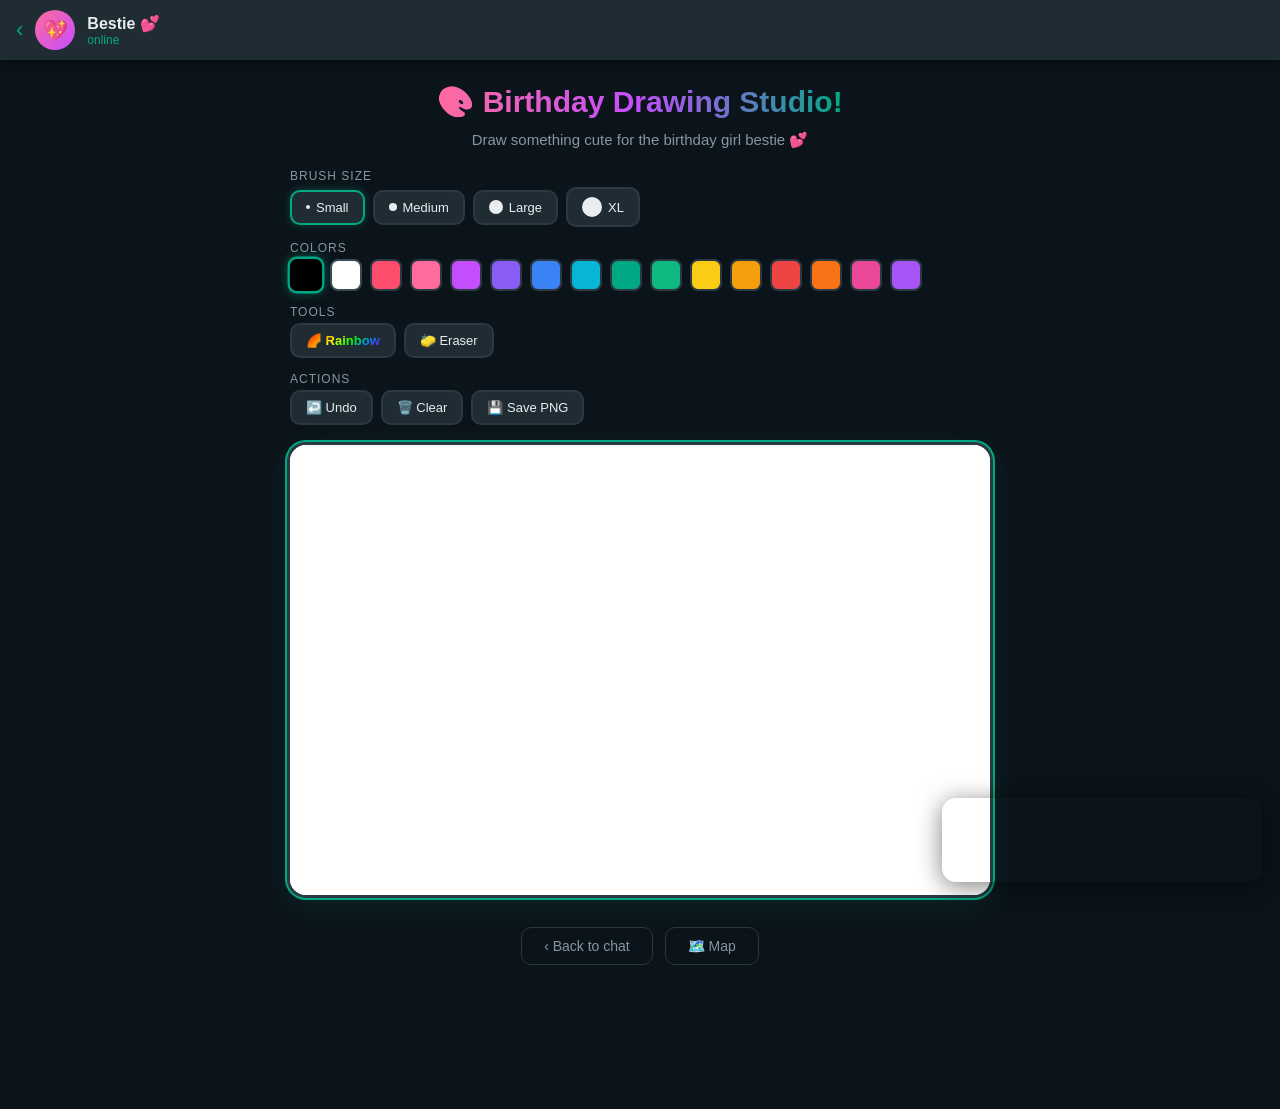
==== drawing.html @ d625c0fd "Add drawing studio & personalize site for Athena Add a new drawing studio page (drawing.html) with a" ====
<!DOCTYPE html>
<html lang="en">
<head>
  <meta charset="UTF-8" />
  <meta name="viewport" content="width=device-width, initial-scale=1.0" />
  <title>🎨 Drawing Studio — Athena's Birthday</title>
  <style>
    *, *::before, *::after { box-sizing: border-box; margin: 0; padding: 0; }

    body {
      font-family: 'Segoe UI', Tahoma, Geneva, Verdana, sans-serif;
      background: #0b141a;
      color: #e9edef;
      min-height: 100vh;
      display: flex;
      flex-direction: column;
      align-items: center;
      padding-top: 60px;
      padding-bottom: 120px;
      overflow-x: hidden;
    }

    /* ── WA Header ───────────────────────────────────── */
    .wa-header {
      position: fixed; top: 0; left: 0; right: 0; z-index: 100;
      display: flex; align-items: center; gap: 12px;
      background: #1f2c34; padding: 10px 16px;
      box-shadow: 0 2px 8px rgba(0,0,0,.45);
    }
    .wa-header .back { font-size: 22px; color: #00a884; text-decoration: none; }
    .wa-header .avatar {
      width: 40px; height: 40px; border-radius: 50%;
      background: linear-gradient(135deg, #ff6b9d, #c44dff);
      display: flex; align-items: center; justify-content: center;
      font-size: 20px; flex-shrink: 0;
    }
    .wa-header .info { display: flex; flex-direction: column; }
    .wa-header .info .name { font-size: 16px; font-weight: 600; color: #e9edef; }
    .wa-header .info .status { font-size: 12px; color: #00a884; }

    /* ── Page Content ────────────────────────────────── */
    .page-wrap {
      width: 100%; max-width: 760px;
      padding: 24px 16px;
      display: flex; flex-direction: column; align-items: center; gap: 20px;
    }

    h1 {
      font-size: clamp(22px, 5vw, 30px);
      text-align: center;
      background: linear-gradient(90deg, #ff6b9d, #c44dff, #00a884);
      -webkit-background-clip: text; -webkit-text-fill-color: transparent;
      background-clip: text;
    }
    .subtitle {
      text-align: center; font-size: 15px; color: #8696a0;
      margin-top: -8px;
    }

    /* ── Canvas ───────────────────────────────────────── */
    .canvas-wrap {
      width: 100%; max-width: 700px;
      border-radius: 16px;
      box-shadow: 0 0 0 3px #2a3942, 0 0 0 5px #00a884, 0 8px 32px rgba(0,168,132,.15);
      overflow: hidden;
      position: relative;
      background: #fff;
      touch-action: none;
    }
    canvas {
      display: block; width: 100%; height: auto;
      cursor: crosshair;
    }

    /* ── Toolbar ──────────────────────────────────────── */
    .toolbar {
      width: 100%; max-width: 700px;
      display: flex; flex-direction: column; gap: 14px;
    }
    .tool-row {
      display: flex; flex-wrap: wrap; align-items: center; gap: 8px;
    }
    .tool-row-label {
      font-size: 12px; text-transform: uppercase; letter-spacing: 1px;
      color: #8696a0; width: 100%; margin-bottom: -4px;
    }

    .tool-btn {
      background: #1f2c34; border: 2px solid #2a3942;
      color: #e9edef; padding: 8px 14px; border-radius: 10px;
      font-size: 13px; font-family: inherit; cursor: pointer;
      transition: all .2s ease; user-select: none;
      display: flex; align-items: center; gap: 6px;
    }
    .tool-btn:hover { border-color: #3a4a54; background: #263640; transform: translateY(-1px); }
    .tool-btn.active { border-color: #00a884; box-shadow: 0 0 8px rgba(0,168,132,.35); }

    /* Brush preview dot inside size buttons */
    .brush-dot {
      display: inline-block; border-radius: 50%; background: #e9edef;
      flex-shrink: 0;
    }

    /* Color swatches */
    .color-swatch {
      width: 32px; height: 32px; border-radius: 8px;
      border: 2px solid #2a3942; cursor: pointer;
      transition: all .2s ease; flex-shrink: 0;
    }
    .color-swatch:hover { transform: scale(1.15); }
    .color-swatch.active {
      border-color: #00a884;
      box-shadow: 0 0 8px rgba(0,168,132,.5);
      transform: scale(1.15);
    }

    /* Rainbow toggle */
    .rainbow-btn {
      background: linear-gradient(135deg, #ff0000, #ff8800, #ffff00, #00ff00, #0088ff, #8800ff);
      -webkit-background-clip: text; -webkit-text-fill-color: transparent;
      background-clip: text;
      font-weight: 700;
    }
    .tool-btn.rainbow-active {
      border-color: #00a884;
      box-shadow: 0 0 12px rgba(0,168,132,.4), 0 0 20px rgba(200,80,200,.2);
      background: linear-gradient(135deg, #1f2c34, #2a1a30);
    }

    /* Action row */
    .action-row { display: flex; flex-wrap: wrap; gap: 8px; }

    /* ── Bottom Buttons ──────────────────────────────── */
    .bottom-btns {
      display: flex; gap: 12px; flex-wrap: wrap; justify-content: center;
      margin-top: 12px;
    }
    .ghost-btn {
      display: inline-flex; align-items: center; gap: 6px;
      padding: 10px 22px; border-radius: 10px;
      font-family: inherit; font-size: 14px; cursor: pointer;
      text-decoration: none; transition: all .25s ease;
      background: transparent; border: 1.5px solid #2a3942; color: #8696a0;
    }
    .ghost-btn:hover { border-color: #00a884; color: #00a884; transform: translateY(-1px); }

    /* ── Spotify Float ───────────────────────────────── */
    #spotify-float {
      position: fixed; bottom: 18px; right: 18px; z-index: 90;
      width: 320px; border-radius: 14px; overflow: hidden;
      box-shadow: 0 4px 24px rgba(0,0,0,.5);
      animation: spotify-ombre 6s ease-in-out infinite alternate;
    }
    #spotify-float iframe {
      width: 100%; height: 80px; border: none;
    }
    @keyframes spotify-ombre {
      0%   { box-shadow: 0 0 18px 2px #1db954, 0 4px 24px rgba(0,0,0,.5); }
      33%  { box-shadow: 0 0 18px 2px #c44dff, 0 4px 24px rgba(0,0,0,.5); }
      66%  { box-shadow: 0 0 18px 2px #ff6b9d, 0 4px 24px rgba(0,0,0,.5); }
      100% { box-shadow: 0 0 18px 2px #1db954, 0 4px 24px rgba(0,0,0,.5); }
    }

    /* ── Responsive ──────────────────────────────────── */
    @media (max-width: 480px) {
      .tool-btn { padding: 7px 10px; font-size: 12px; }
      .color-swatch { width: 28px; height: 28px; }
      #spotify-float { width: 260px; right: 10px; bottom: 10px; }
    }
  </style>
</head>
<body>

  <!-- WA Header -->
  <div class="wa-header">
    <a class="back" href="index.html">‹</a>
    <div class="avatar">💖</div>
    <div class="info">
      <span class="name">Bestie 💕</span>
      <span class="status">online</span>
    </div>
  </div>

  <div class="page-wrap">
    <h1>🎨 Birthday Drawing Studio!</h1>
    <p class="subtitle">Draw something cute for the birthday girl bestie 💕</p>

    <!-- Toolbar -->
    <div class="toolbar">

      <!-- Brush Sizes -->
      <div class="tool-row">
        <span class="tool-row-label">Brush Size</span>
        <button class="tool-btn active" data-size="2" onclick="setBrush(2, this)">
          <span class="brush-dot" style="width:4px;height:4px"></span> Small
        </button>
        <button class="tool-btn" data-size="5" onclick="setBrush(5, this)">
          <span class="brush-dot" style="width:8px;height:8px"></span> Medium
        </button>
        <button class="tool-btn" data-size="10" onclick="setBrush(10, this)">
          <span class="brush-dot" style="width:14px;height:14px"></span> Large
        </button>
        <button class="tool-btn" data-size="20" onclick="setBrush(20, this)">
          <span class="brush-dot" style="width:20px;height:20px"></span> XL
        </button>
      </div>

      <!-- Colors -->
      <div class="tool-row" id="color-row">
        <span class="tool-row-label">Colors</span>
        <!-- generated by JS -->
      </div>

      <!-- Tools -->
      <div class="tool-row">
        <span class="tool-row-label">Tools</span>
        <button class="tool-btn" id="rainbow-btn" onclick="toggleRainbow()">
          <span class="rainbow-btn">🌈 Rainbow</span>
        </button>
        <button class="tool-btn" id="eraser-btn" onclick="toggleEraser()">
          🧽 Eraser
        </button>
      </div>

      <!-- Actions -->
      <div class="tool-row action-row">
        <span class="tool-row-label">Actions</span>
        <button class="tool-btn" onclick="undo()">↩️ Undo</button>
        <button class="tool-btn" onclick="clearCanvas()">🗑️ Clear</button>
        <button class="tool-btn" onclick="saveCanvas()">💾 Save PNG</button>
      </div>
    </div>

    <!-- Canvas -->
    <div class="canvas-wrap">
      <canvas id="draw-canvas" width="1400" height="900"></canvas>
    </div>

    <!-- Bottom Buttons -->
    <div class="bottom-btns">
      <a class="ghost-btn" href="index.html">‹ Back to chat</a>
      <a class="ghost-btn" href="map.html">🗺️ Map</a>
    </div>
  </div>

  <!-- Spotify Mini-Player -->
  <div id="spotify-float">
    <iframe
      src="https://open.spotify.com/embed/playlist/37i9dQZF1EJL0nCr2gacn4?utm_source=generator&autoplay=1"
      allow="autoplay; clipboard-write; encrypted-media; fullscreen; picture-in-picture"
      allowfullscreen
      title="Birthday playlist">
    </iframe>
  </div>

  <script>
    /* ── State ──────────────────────────────────────── */
    const canvas  = document.getElementById('draw-canvas');
    const ctx     = canvas.getContext('2d');
    let drawing   = false;
    let brushSize = 2;
    let brushColor = '#000000';
    let rainbowOn  = false;
    let eraserOn   = false;
    let hue        = 0;
    let lastX, lastY;

    const undoStack = [];
    const MAX_UNDO  = 20;

    /* ── Colors ────────────────────────────────────── */
    const COLORS = [
      '#000000', '#ffffff', '#ff4d6d', '#ff6b9d', '#c44dff',
      '#8b5cf6', '#3b82f6', '#06b6d4', '#00a884', '#10b981',
      '#facc15', '#f59e0b', '#ef4444', '#f97316', '#ec4899',
      '#a855f7',
    ];

    const colorRow = document.getElementById('color-row');
    COLORS.forEach((c, i) => {
      const el = document.createElement('div');
      el.className = 'color-swatch' + (i === 0 ? ' active' : '');
      el.style.background = c;
      if (c === '#ffffff') el.style.border = '2px solid #3a4a54';
      el.addEventListener('click', () => setColor(c, el));
      colorRow.appendChild(el);
    });

    /* ── Init canvas ───────────────────────────────── */
    ctx.fillStyle = '#ffffff';
    ctx.fillRect(0, 0, canvas.width, canvas.height);
    saveState(); // initial blank state

    /* ── Helpers ────────────────────────────────────── */
    function saveState() {
      if (undoStack.length >= MAX_UNDO) undoStack.shift();
      undoStack.push(canvas.toDataURL());
    }

    function undo() {
      if (undoStack.length <= 1) return; // keep at least initial
      undoStack.pop(); // discard current
      const img = new Image();
      img.onload = () => { ctx.clearRect(0, 0, canvas.width, canvas.height); ctx.drawImage(img, 0, 0); };
      img.src = undoStack[undoStack.length - 1];
    }

    function clearCanvas() {
      ctx.fillStyle = '#ffffff';
      ctx.fillRect(0, 0, canvas.width, canvas.height);
      saveState();
    }

    function saveCanvas() {
      const a = document.createElement('a');
      a.download = 'athena-birthday-drawing.png';
      a.href = canvas.toDataURL('image/png');
      a.click();
    }

    function setBrush(size, el) {
      brushSize = size;
      document.querySelectorAll('[data-size]').forEach(b => b.classList.remove('active'));
      el.classList.add('active');
      if (eraserOn) toggleEraser();
    }

    function setColor(c, el) {
      brushColor = c;
      document.querySelectorAll('.color-swatch').forEach(s => s.classList.remove('active'));
      el.classList.add('active');
      if (eraserOn) toggleEraser();
      if (rainbowOn) toggleRainbow();
    }

    function toggleRainbow() {
      rainbowOn = !rainbowOn;
      document.getElementById('rainbow-btn').classList.toggle('rainbow-active', rainbowOn);
      if (rainbowOn && eraserOn) toggleEraser();
    }

    function toggleEraser() {
      eraserOn = !eraserOn;
      document.getElementById('eraser-btn').classList.toggle('active', eraserOn);
      canvas.style.cursor = eraserOn ? 'cell' : 'crosshair';
      if (eraserOn && rainbowOn) toggleRainbow();
    }

    /* ── Coordinate helpers (handle CSS scaling) ──── */
    function getPos(e) {
      const rect = canvas.getBoundingClientRect();
      const scaleX = canvas.width  / rect.width;
      const scaleY = canvas.height / rect.height;
      let clientX, clientY;
      if (e.touches) {
        clientX = e.touches[0].clientX;
        clientY = e.touches[0].clientY;
      } else {
        clientX = e.clientX;
        clientY = e.clientY;
      }
      return {
        x: (clientX - rect.left) * scaleX,
        y: (clientY - rect.top)  * scaleY,
      };
    }

    /* ── Drawing ───────────────────────────────────── */
    function startDraw(e) {
      e.preventDefault();
      drawing = true;
      const p = getPos(e);
      lastX = p.x;
      lastY = p.y;

      // Draw a dot for single clicks
      ctx.beginPath();
      ctx.arc(lastX, lastY, (eraserOn ? brushSize * 2 : brushSize) / 2, 0, Math.PI * 2);
      ctx.fillStyle = eraserOn ? '#ffffff' : (rainbowOn ? `hsl(${hue}, 100%, 50%)` : brushColor);
      ctx.fill();
    }

    function draw(e) {
      if (!drawing) return;
      e.preventDefault();
      const p = getPos(e);

      ctx.beginPath();
      ctx.moveTo(lastX, lastY);
      ctx.lineTo(p.x, p.y);
      ctx.lineWidth = eraserOn ? brushSize * 2 : brushSize;
      ctx.lineCap = 'round';
      ctx.lineJoin = 'round';

      if (eraserOn) {
        ctx.strokeStyle = '#ffffff';
      } else if (rainbowOn) {
        ctx.strokeStyle = `hsl(${hue}, 100%, 50%)`;
        hue = (hue + 2) % 360;
      } else {
        ctx.strokeStyle = brushColor;
      }

      ctx.stroke();
      lastX = p.x;
      lastY = p.y;
    }

    function endDraw(e) {
      if (!drawing) return;
      drawing = false;
      saveState();
    }

    /* Mouse events */
    canvas.addEventListener('mousedown',  startDraw);
    canvas.addEventListener('mousemove',  draw);
    canvas.addEventListener('mouseup',    endDraw);
    canvas.addEventListener('mouseleave', endDraw);

    /* Touch events */
    canvas.addEventListener('touchstart', startDraw, { passive: false });
    canvas.addEventListener('touchmove',  draw,      { passive: false });
    canvas.addEventListener('touchend',   endDraw);
    canvas.addEventListener('touchcancel', endDraw);

    /* Prevent scrolling while drawing on mobile */
    document.body.addEventListener('touchmove', e => {
      if (drawing) e.preventDefault();
    }, { passive: false });
  </script>
</body>
</html>
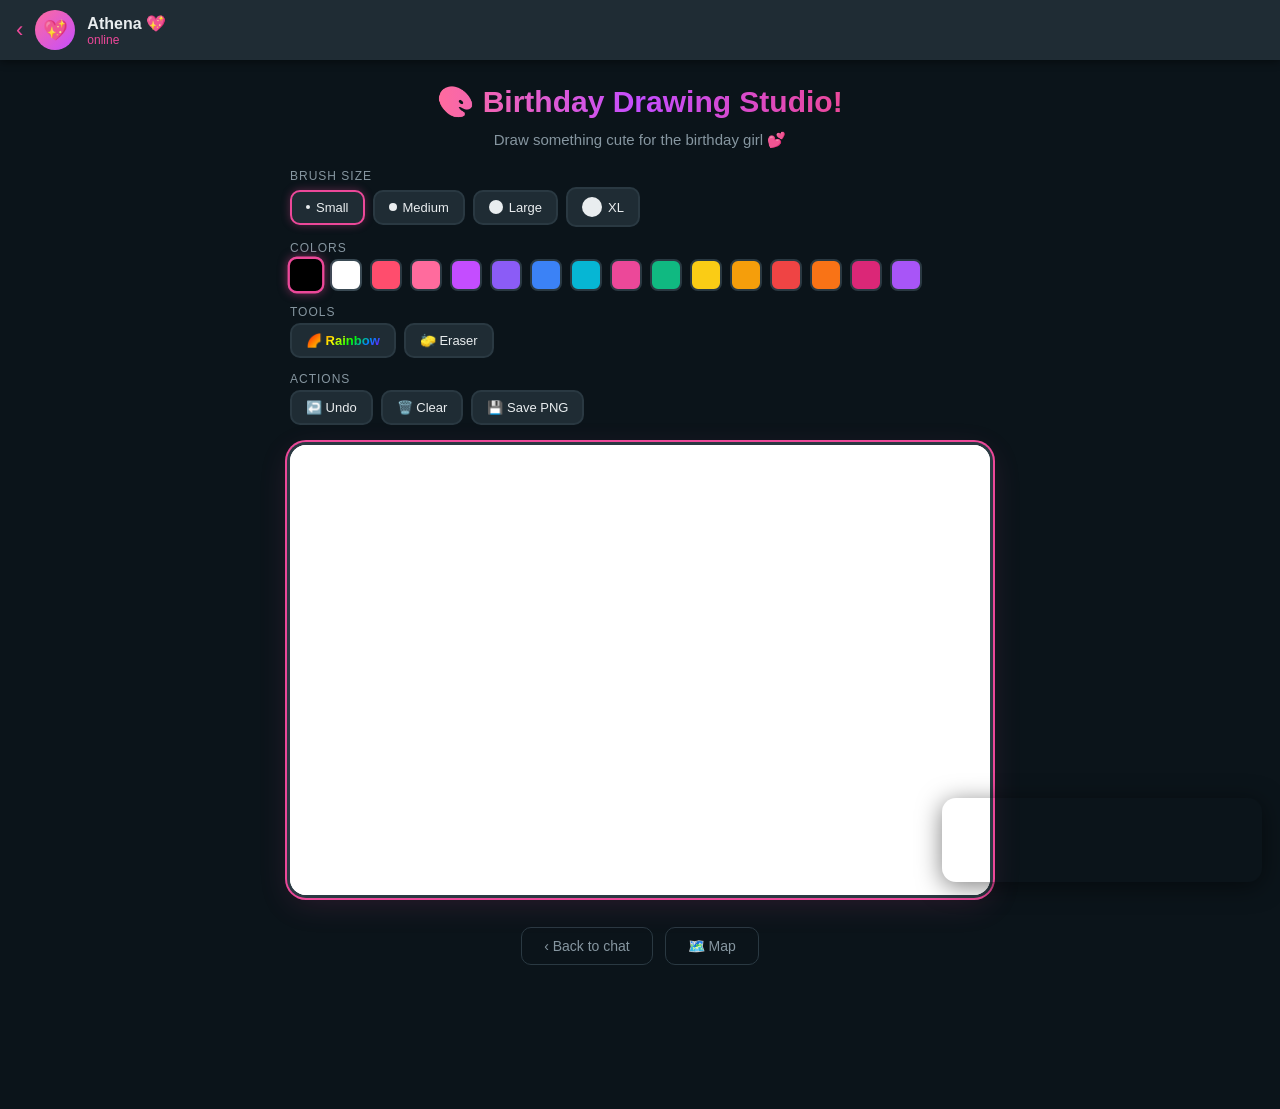
==== commit 5b83ec70: "fix: change theme accent to pink, update SCRIPT intro messages to remove bestie & guessed gift, cust" ====
--- a/drawing.html
+++ b/drawing.html
@@ -27,7 +27,7 @@
       background: #1f2c34; padding: 10px 16px;
       box-shadow: 0 2px 8px rgba(0,0,0,.45);
     }
-    .wa-header .back { font-size: 22px; color: #00a884; text-decoration: none; }
+    .wa-header .back { font-size: 22px; color: #ec4899; text-decoration: none; }
     .wa-header .avatar {
       width: 40px; height: 40px; border-radius: 50%;
       background: linear-gradient(135deg, #ff6b9d, #c44dff);
@@ -36,7 +36,7 @@
     }
     .wa-header .info { display: flex; flex-direction: column; }
     .wa-header .info .name { font-size: 16px; font-weight: 600; color: #e9edef; }
-    .wa-header .info .status { font-size: 12px; color: #00a884; }
+    .wa-header .info .status { font-size: 12px; color: #ec4899; }
 
     /* ── Page Content ────────────────────────────────── */
     .page-wrap {
@@ -48,7 +48,7 @@
     h1 {
       font-size: clamp(22px, 5vw, 30px);
       text-align: center;
-      background: linear-gradient(90deg, #ff6b9d, #c44dff, #00a884);
+      background: linear-gradient(90deg, #ff6b9d, #c44dff, #ec4899);
       -webkit-background-clip: text; -webkit-text-fill-color: transparent;
       background-clip: text;
     }
@@ -61,7 +61,7 @@
     .canvas-wrap {
       width: 100%; max-width: 700px;
       border-radius: 16px;
-      box-shadow: 0 0 0 3px #2a3942, 0 0 0 5px #00a884, 0 8px 32px rgba(0,168,132,.15);
+      box-shadow: 0 0 0 3px #2a3942, 0 0 0 5px #ec4899, 0 8px 32px rgba(236,72,153,.15);
       overflow: hidden;
       position: relative;
       background: #fff;
@@ -93,7 +93,7 @@
       display: flex; align-items: center; gap: 6px;
     }
     .tool-btn:hover { border-color: #3a4a54; background: #263640; transform: translateY(-1px); }
-    .tool-btn.active { border-color: #00a884; box-shadow: 0 0 8px rgba(0,168,132,.35); }
+    .tool-btn.active { border-color: #ec4899; box-shadow: 0 0 8px rgba(236,72,153,.35); }
 
     /* Brush preview dot inside size buttons */
     .brush-dot {
@@ -109,8 +109,8 @@
     }
     .color-swatch:hover { transform: scale(1.15); }
     .color-swatch.active {
-      border-color: #00a884;
-      box-shadow: 0 0 8px rgba(0,168,132,.5);
+      border-color: #ec4899;
+      box-shadow: 0 0 8px rgba(236,72,153,.5);
       transform: scale(1.15);
     }
 
@@ -122,8 +122,8 @@
       font-weight: 700;
     }
     .tool-btn.rainbow-active {
-      border-color: #00a884;
-      box-shadow: 0 0 12px rgba(0,168,132,.4), 0 0 20px rgba(200,80,200,.2);
+      border-color: #ec4899;
+      box-shadow: 0 0 12px rgba(236,72,153,.4), 0 0 20px rgba(200,80,200,.2);
       background: linear-gradient(135deg, #1f2c34, #2a1a30);
     }
 
@@ -142,7 +142,7 @@
       text-decoration: none; transition: all .25s ease;
       background: transparent; border: 1.5px solid #2a3942; color: #8696a0;
     }
-    .ghost-btn:hover { border-color: #00a884; color: #00a884; transform: translateY(-1px); }
+    .ghost-btn:hover { border-color: #ec4899; color: #ec4899; transform: translateY(-1px); }
 
     /* ── Spotify Float ───────────────────────────────── */
     #spotify-float {
@@ -176,14 +176,14 @@
     <a class="back" href="index.html">‹</a>
     <div class="avatar">💖</div>
     <div class="info">
-      <span class="name">Bestie 💕</span>
+      <span class="name">Athena 💖</span>
       <span class="status">online</span>
     </div>
   </div>
 
   <div class="page-wrap">
     <h1>🎨 Birthday Drawing Studio!</h1>
-    <p class="subtitle">Draw something cute for the birthday girl bestie 💕</p>
+    <p class="subtitle">Draw something cute for the birthday girl 💕</p>
 
     <!-- Toolbar -->
     <div class="toolbar">
@@ -271,8 +271,8 @@
     /* ── Colors ────────────────────────────────────── */
     const COLORS = [
       '#000000', '#ffffff', '#ff4d6d', '#ff6b9d', '#c44dff',
-      '#8b5cf6', '#3b82f6', '#06b6d4', '#00a884', '#10b981',
-      '#facc15', '#f59e0b', '#ef4444', '#f97316', '#ec4899',
+      '#8b5cf6', '#3b82f6', '#06b6d4', '#ec4899', '#10b981',
+      '#facc15', '#f59e0b', '#ef4444', '#f97316', '#db2777',
       '#a855f7',
     ];
 
